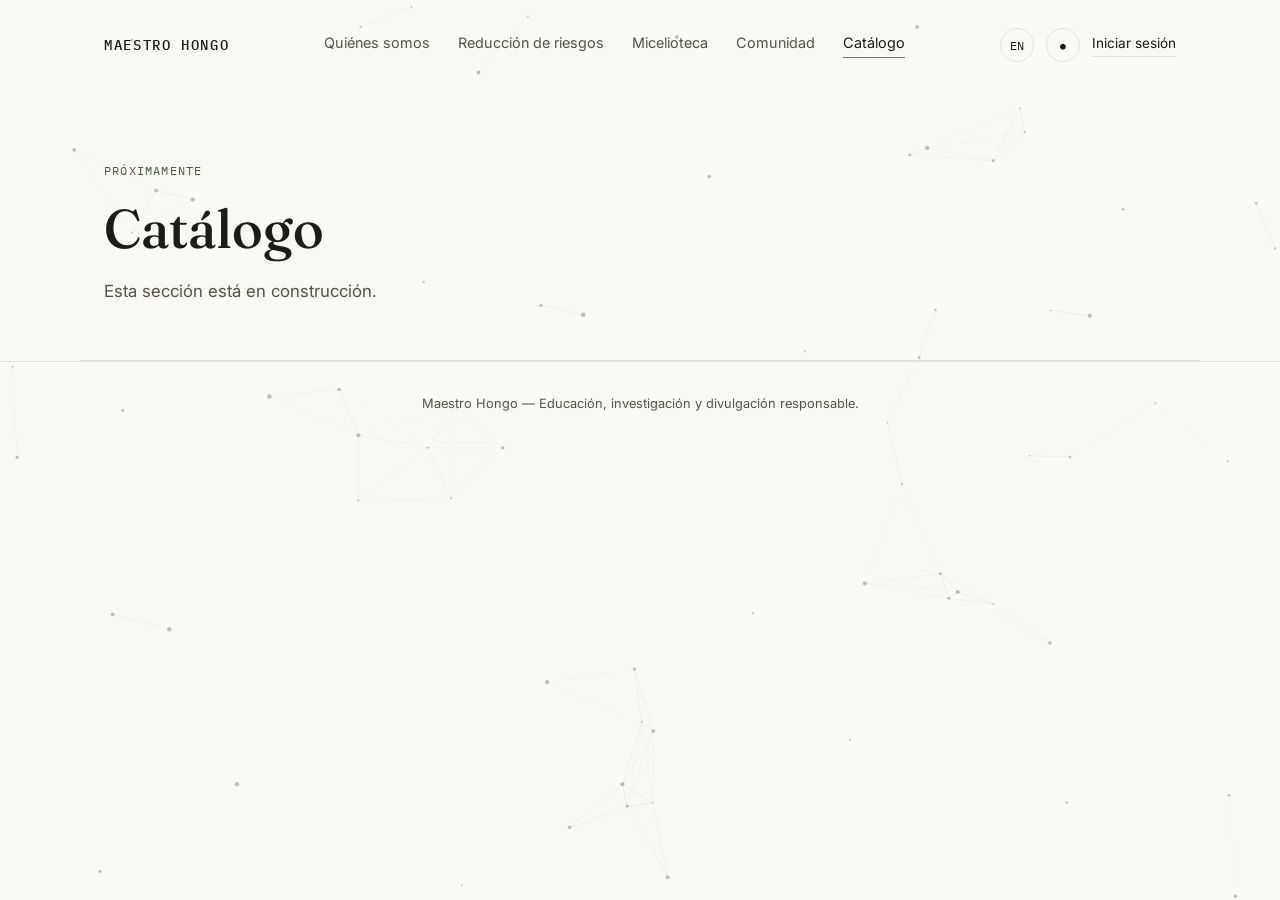
==== catalogo.html @ 27db3472 "Agregar paginas: quienes somos, reduccion de riesgos, micelioteca, comunidad y catalogo" ====
<!DOCTYPE html>
<html lang="es">
<head>
<meta charset="UTF-8">
<meta name="viewport" content="width=device-width, initial-scale=1.0">
<title>Catálogo — Maestro Hongo</title>
<meta name="description" content="Catálogo de Maestro Hongo.">

<link rel="preconnect" href="https://fonts.googleapis.com">
<link rel="preconnect" href="https://fonts.gstatic.com" crossorigin>
<link href="https://fonts.googleapis.com/css2?family=Fraunces:ital,opsz,wght@0,9..144,400;0,9..144,500;0,9..144,600;1,9..144,500&family=Inter:wght@400;500;600&family=IBM+Plex+Mono:wght@400;500&display=swap" rel="stylesheet">
<link rel="stylesheet" href="css/style.css">
</head>
<body data-theme="light">

<canvas id="mycelium"></canvas>

<header class="site-header">
  <a href="index.html" class="logo">MAESTRO HONGO</a>

  <nav class="main-nav" data-i18n-nav>
    <a href="quienes-somos.html" data-es="Quiénes somos" data-en="About us">Quiénes somos</a>
    <a href="reduccion-riesgos.html" data-es="Reducción de riesgos" data-en="Harm reduction">Reducción de riesgos</a>
    <a href="micelioteca.html" data-es="Micelioteca" data-en="Mycelioteca">Micelioteca</a>
    <a href="comunidad.html" data-es="Comunidad" data-en="Community">Comunidad</a>
    <a href="catalogo.html" class="active" data-es="Catálogo" data-en="Catalog">Catálogo</a>
  </nav>

  <div class="header-controls">
    <button id="lang-toggle" class="pill-btn" aria-label="Cambiar idioma">EN</button>
    <button id="theme-toggle" class="pill-btn" aria-label="Cambiar tema">
      <span class="theme-icon">●</span>
    </button>
    <a href="#" class="login-link" data-es="Iniciar sesión" data-en="Log in">Iniciar sesión</a>
  </div>
</header>

<main>

  <section class="page-hero">
    <p class="eyebrow" data-es="Próximamente" data-en="Coming soon">Próximamente</p>
    <h1 data-es="Catálogo" data-en="Catalog">Catálogo</h1>
    <p class="page-sub" data-es="Esta sección está en construcción." data-en="This section is under construction.">Esta sección está en construcción.</p>
  </section>

</main>

<footer class="site-footer">
  <p data-es="Maestro Hongo — Educación, investigación y divulgación responsable." data-en="Maestro Hongo — Education, research and responsible outreach.">Maestro Hongo — Educación, investigación y divulgación responsable.</p>
</footer>

<script src="js/script.js"></script>
</body>
</html>
---- css/style.css ----
/* ============================================
   MAESTRO HONGO — Design tokens
   ============================================ */
:root {
  --bg: #FAF9F5;
  --ink: #1C1B18;
  --ink-soft: #565349;
  --moss: #4B5D45;
  --clay: #A9673A;
  --line: #E4E1D6;
  --surface: #F2F0E7;

  --font-display: 'Fraunces', serif;
  --font-body: 'Inter', sans-serif;
  --font-mono: 'IBM Plex Mono', monospace;

  --max-width: 1120px;
}

[data-theme="dark"] {
  --bg: #14151F;
  --ink: #EDEAE0;
  --ink-soft: #A6A399;
  --moss: #8FA687;
  --clay: #C98B5D;
  --line: #2A2B34;
  --surface: #1B1C28;
}

* { margin: 0; padding: 0; box-sizing: border-box; }

html { scroll-behavior: smooth; }

body {
  background: var(--bg);
  color: var(--ink);
  font-family: var(--font-body);
  line-height: 1.5;
  transition: background 0.4s ease, color 0.4s ease;
  overflow-x: hidden;
}

a { color: inherit; text-decoration: none; }

/* ============================================
   Canvas de partículas (micelio)
   ============================================ */
#mycelium {
  position: fixed;
  inset: 0;
  width: 100%;
  height: 100%;
  z-index: 0;
  pointer-events: none;
}

/* ============================================
   Header
   ============================================ */
.site-header {
  position: relative;
  z-index: 10;
  display: flex;
  align-items: center;
  justify-content: space-between;
  gap: 24px;
  max-width: var(--max-width);
  margin: 0 auto;
  padding: 28px 24px;
}

.logo {
  font-family: var(--font-mono);
  font-size: 0.85rem;
  letter-spacing: 0.12em;
  font-weight: 500;
}

.main-nav {
  display: flex;
  gap: 28px;
  flex-wrap: wrap;
}

.main-nav a {
  font-size: 0.9rem;
  color: var(--ink-soft);
  transition: color 0.2s ease;
}

.main-nav a:hover { color: var(--moss); }

.header-controls {
  display: flex;
  align-items: center;
  gap: 12px;
}

.pill-btn {
  font-family: var(--font-mono);
  font-size: 0.75rem;
  border: 1px solid var(--line);
  background: transparent;
  color: var(--ink);
  border-radius: 999px;
  width: 34px;
  height: 34px;
  display: flex;
  align-items: center;
  justify-content: center;
  cursor: pointer;
  transition: border-color 0.2s ease, color 0.2s ease;
}

.pill-btn:hover { border-color: var(--moss); color: var(--moss); }

.theme-icon { font-size: 0.6rem; }

.login-link {
  font-size: 0.85rem;
  border-bottom: 1px solid var(--line);
  padding-bottom: 2px;
}

/* ============================================
   Hero
   ============================================ */
.hero {
  position: relative;
  z-index: 5;
  max-width: var(--max-width);
  margin: 0 auto;
  padding: 96px 24px 120px;
}

.eyebrow {
  font-family: var(--font-mono);
  font-size: 0.75rem;
  letter-spacing: 0.1em;
  text-transform: uppercase;
  color: var(--moss);
  margin-bottom: 20px;
}

.hero h1 {
  font-family: var(--font-display);
  font-weight: 500;
  font-size: clamp(2.5rem, 6vw, 4.5rem);
  line-height: 1.05;
  letter-spacing: -0.01em;
  max-width: 14ch;
  margin-bottom: 28px;
}

.hero-sub {
  font-size: 1.15rem;
  color: var(--ink-soft);
  max-width: 46ch;
  margin-bottom: 44px;
}

.hero-actions {
  display: flex;
  gap: 16px;
  flex-wrap: wrap;
}

.btn {
  font-family: var(--font-body);
  font-size: 0.95rem;
  font-weight: 500;
  padding: 14px 28px;
  border-radius: 2px;
  border: 1px solid transparent;
  transition: all 0.25s ease;
  display: inline-block;
}

.btn-primary {
  background: var(--ink);
  color: var(--bg);
}
.btn-primary:hover { background: var(--moss); }

.btn-secondary {
  border-color: var(--line);
  color: var(--ink);
}
.btn-secondary:hover { border-color: var(--clay); color: var(--clay); }

/* ============================================
   Tres caminos
   ============================================ */
.paths {
  position: relative;
  z-index: 5;
  max-width: var(--max-width);
  margin: 0 auto;
  padding: 0 24px 120px;
  display: grid;
  grid-template-columns: repeat(3, 1fr);
  border-top: 1px solid var(--line);
}

.path-card {
  padding: 40px 32px;
  border-right: 1px solid var(--line);
  border-bottom: 1px solid var(--line);
  transition: background 0.3s ease;
}

.path-card:last-child { border-right: none; }

.path-card:hover { background: var(--surface); }

.path-index {
  font-family: var(--font-mono);
  font-size: 0.75rem;
  color: var(--clay);
  display: block;
  margin-bottom: 18px;
}

.path-card h2 {
  font-family: var(--font-display);
  font-size: 1.6rem;
  font-weight: 500;
  margin-bottom: 12px;
}

.path-card p {
  font-size: 0.9rem;
  color: var(--ink-soft);
}

/* ============================================
   Secciones placeholder (se completan luego)
   ============================================ */
.section-placeholder {
  position: relative;
  z-index: 5;
  max-width: var(--max-width);
  margin: 0 auto;
  padding: 80px 24px;
  border-top: 1px solid var(--line);
}

.section-placeholder h2 {
  font-family: var(--font-display);
  font-size: 2rem;
  font-weight: 500;
}

/* ============================================
   Nav activo (página actual)
   ============================================ */
.main-nav a.active {
  color: var(--ink);
  border-bottom: 1px solid var(--clay);
  padding-bottom: 3px;
}

/* ============================================
   Encabezado de página interna
   ============================================ */
.page-hero {
  position: relative;
  z-index: 5;
  max-width: var(--max-width);
  margin: 0 auto;
  padding: 72px 24px 56px;
  border-bottom: 1px solid var(--line);
}

.page-hero h1 {
  font-family: var(--font-display);
  font-weight: 500;
  font-size: clamp(2.2rem, 5vw, 3.4rem);
  line-height: 1.08;
  max-width: 18ch;
  margin-bottom: 20px;
}

.page-hero .page-sub {
  font-size: 1.05rem;
  color: var(--ink-soft);
  max-width: 52ch;
}

/* ============================================
   Sumario de secciones (tabla de contenidos)
   ============================================ */
.toc {
  position: relative;
  z-index: 5;
  max-width: var(--max-width);
  margin: 0 auto;
  padding: 28px 24px;
  display: flex;
  gap: 28px;
  flex-wrap: wrap;
  border-bottom: 1px solid var(--line);
  font-family: var(--font-mono);
  font-size: 0.8rem;
}

.toc a {
  color: var(--ink-soft);
  letter-spacing: 0.02em;
  transition: color 0.2s ease;
  padding-bottom: 3px;
  border-bottom: 1px solid transparent;
}

.toc a:hover {
  color: var(--moss);
  border-bottom-color: var(--moss);
}

/* ============================================
   Bloques de contenido de secciones internas
   ============================================ */
.content-section {
  position: relative;
  z-index: 5;
  max-width: var(--max-width);
  margin: 0 auto;
  padding: 64px 24px;
  border-bottom: 1px solid var(--line);
  scroll-margin-top: 24px;
}

.content-section .eyebrow { margin-bottom: 16px; }

.content-section h2 {
  font-family: var(--font-display);
  font-weight: 500;
  font-size: 2rem;
  margin-bottom: 20px;
}

.content-section p {
  font-size: 1rem;
  color: var(--ink-soft);
  max-width: 62ch;
  margin-bottom: 16px;
}

.content-section p:last-child { margin-bottom: 0; }

.content-grid {
  display: grid;
  grid-template-columns: repeat(2, 1fr);
  gap: 32px;
  margin-top: 24px;
}

@media (max-width: 700px) {
  .content-grid { grid-template-columns: 1fr; }
}

.content-grid-item {
  border: 1px solid var(--line);
  padding: 24px;
}

.content-grid-item h3 {
  font-family: var(--font-display);
  font-size: 1.15rem;
  font-weight: 500;
  margin-bottom: 10px;
}

.content-grid-item p {
  font-size: 0.9rem;
  margin-bottom: 0;
}

.tag {
  display: inline-block;
  font-family: var(--font-mono);
  font-size: 0.7rem;
  letter-spacing: 0.04em;
  color: var(--clay);
  border: 1px solid var(--line);
  padding: 4px 10px;
  border-radius: 999px;
  margin-bottom: 12px;
}

/* ============================================
   Footer
   ============================================ */
.site-footer {
  position: relative;
  z-index: 5;
  border-top: 1px solid var(--line);
  padding: 32px 24px;
  text-align: center;
  font-size: 0.8rem;
  color: var(--ink-soft);
}

/* ============================================
   Responsive
   ============================================ */
@media (max-width: 860px) {
  .main-nav { display: none; }
  .paths { grid-template-columns: 1fr; }
  .path-card { border-right: none; }
}

/* Respeta preferencia de movimiento reducido */
@media (prefers-reduced-motion: reduce) {
  html { scroll-behavior: auto; }
}
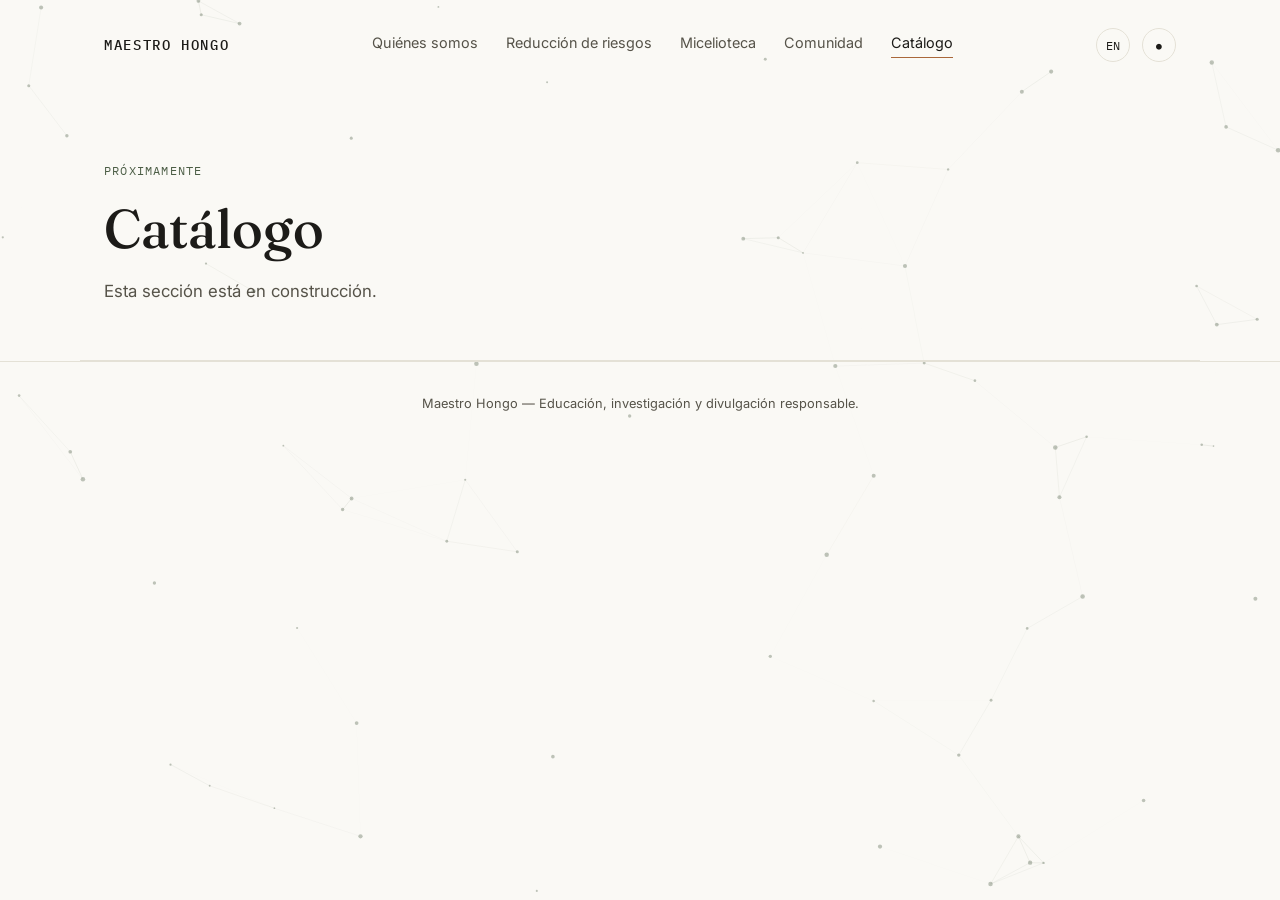
==== commit 7171706c: "Quitar boton iniciar sesion" ====
--- a/catalogo.html
+++ b/catalogo.html
@@ -31,7 +31,6 @@
     <button id="theme-toggle" class="pill-btn" aria-label="Cambiar tema">
       <span class="theme-icon">●</span>
     </button>
-    <a href="#" class="login-link" data-es="Iniciar sesión" data-en="Log in">Iniciar sesión</a>
   </div>
 </header>
 
